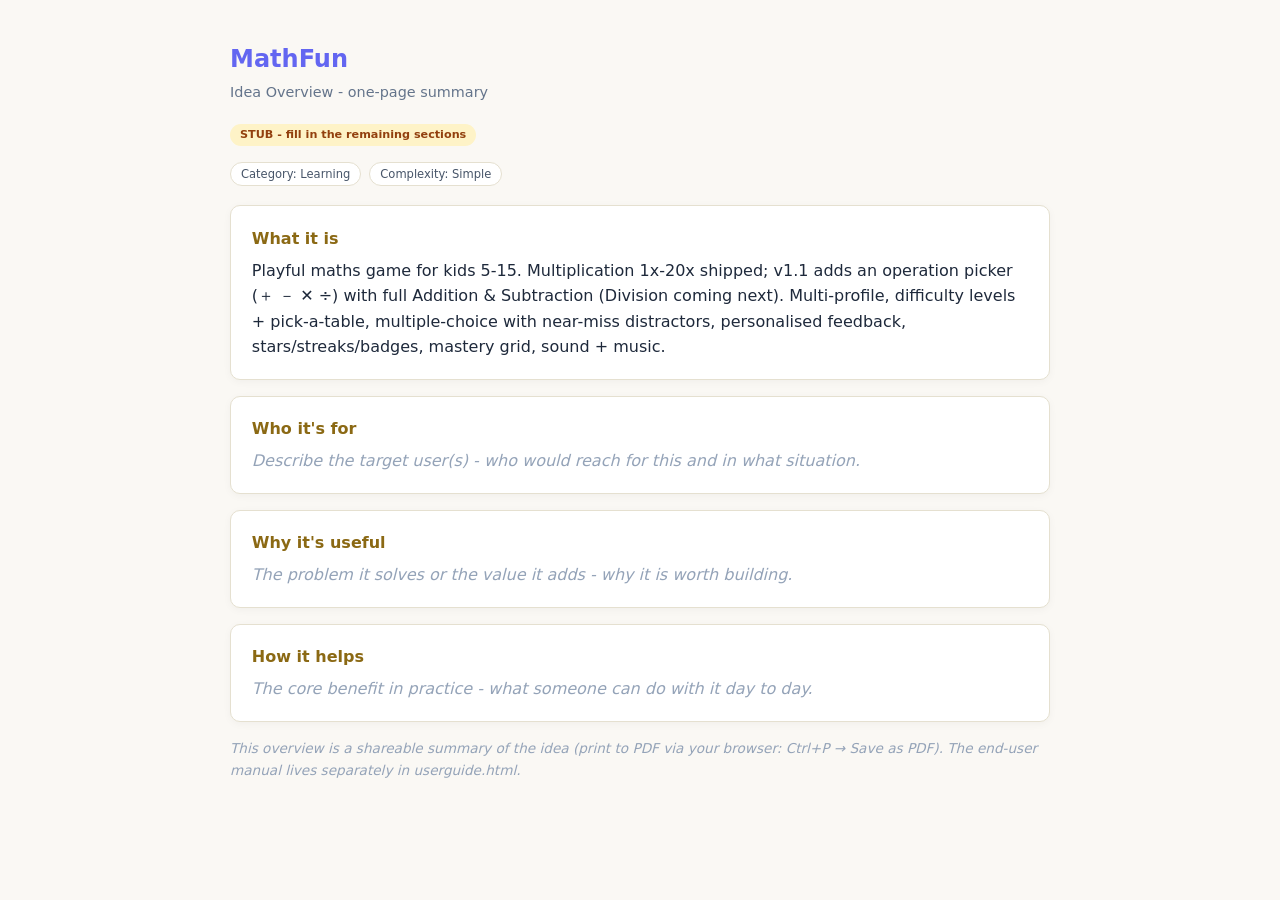
==== overview.html @ 30ab9ceb "Create overview.html" ====
﻿<!DOCTYPE html>
<html lang="en">
<head>
<meta charset="UTF-8">
<meta name="viewport" content="width=device-width,initial-scale=1.0">
<title>MathFun - Overview</title>
<style>
  body{font-family:system-ui,-apple-system,'Segoe UI',sans-serif;background:#faf8f4;color:#1e293b;line-height:1.6;max-width:820px;margin:0 auto;padding:1.5rem}
  h1{color:#6366f1;font-size:1.5rem;margin-bottom:.15rem}
  .sub{color:#64748b;font-size:.9rem;margin-bottom:1rem}
  .tag{display:inline-block;background:#fef3c7;color:#92400e;font-weight:700;font-size:.7rem;padding:2px 10px;border-radius:999px;margin-bottom:1rem}
  .meta{display:flex;gap:.5rem;flex-wrap:wrap;margin-bottom:1.2rem}
  .chip{font-size:.72rem;padding:2px 10px;border-radius:999px;border:1px solid #e5e0d0;background:#fff;color:#475569}
  .card{background:#fff;border:1px solid #e5e0d0;border-radius:10px;padding:1rem 1.3rem;box-shadow:0 2px 8px rgba(0,0,0,.04);margin-bottom:1rem}
  h2{color:#8B6914;font-size:1rem;margin:.2rem 0 .4rem}
  p{margin:.2rem 0}
  .hint{color:#94a3b8;font-style:italic}
  @media print{
    body{background:#fff;max-width:none;padding:0;font-size:11pt}
    .tag{border:1px solid #92400e}
    .card{box-shadow:none;break-inside:avoid}
    h1{color:#000}
    h2{color:#000}
  }
</style>
</head>
<body>
  <h1>MathFun</h1>
  <div class="sub">Idea Overview - one-page summary</div>
  <span class="tag">STUB - fill in the remaining sections</span>
  <div class="meta">
    <span class="chip">Category: Learning</span>
    <span class="chip">Complexity: Simple</span>
  </div>

  <div class="card">
    <h2>What it is</h2>
    <p>Playful maths game for kids 5-15. Multiplication 1x-20x shipped; v1.1 adds an operation picker (＋ － ✕ ÷) with full Addition &amp; Subtraction (Division coming next). Multi-profile, difficulty levels + pick-a-table, multiple-choice with near-miss distractors, personalised feedback, stars/streaks/badges, mastery grid, sound + music.</p>
  </div>

  <div class="card">
    <h2>Who it's for</h2>
    <p class="hint">Describe the target user(s) - who would reach for this and in what situation.</p>
  </div>

  <div class="card">
    <h2>Why it's useful</h2>
    <p class="hint">The problem it solves or the value it adds - why it is worth building.</p>
  </div>

  <div class="card">
    <h2>How it helps</h2>
    <p class="hint">The core benefit in practice - what someone can do with it day to day.</p>
  </div>

  <p class="hint" style="font-size:.85rem;margin-top:1rem">
    This overview is a shareable summary of the idea (print to PDF via your browser: Ctrl+P &rarr; Save as PDF).
    The end-user manual lives separately in userguide.html.
  </p>
</body>
</html>
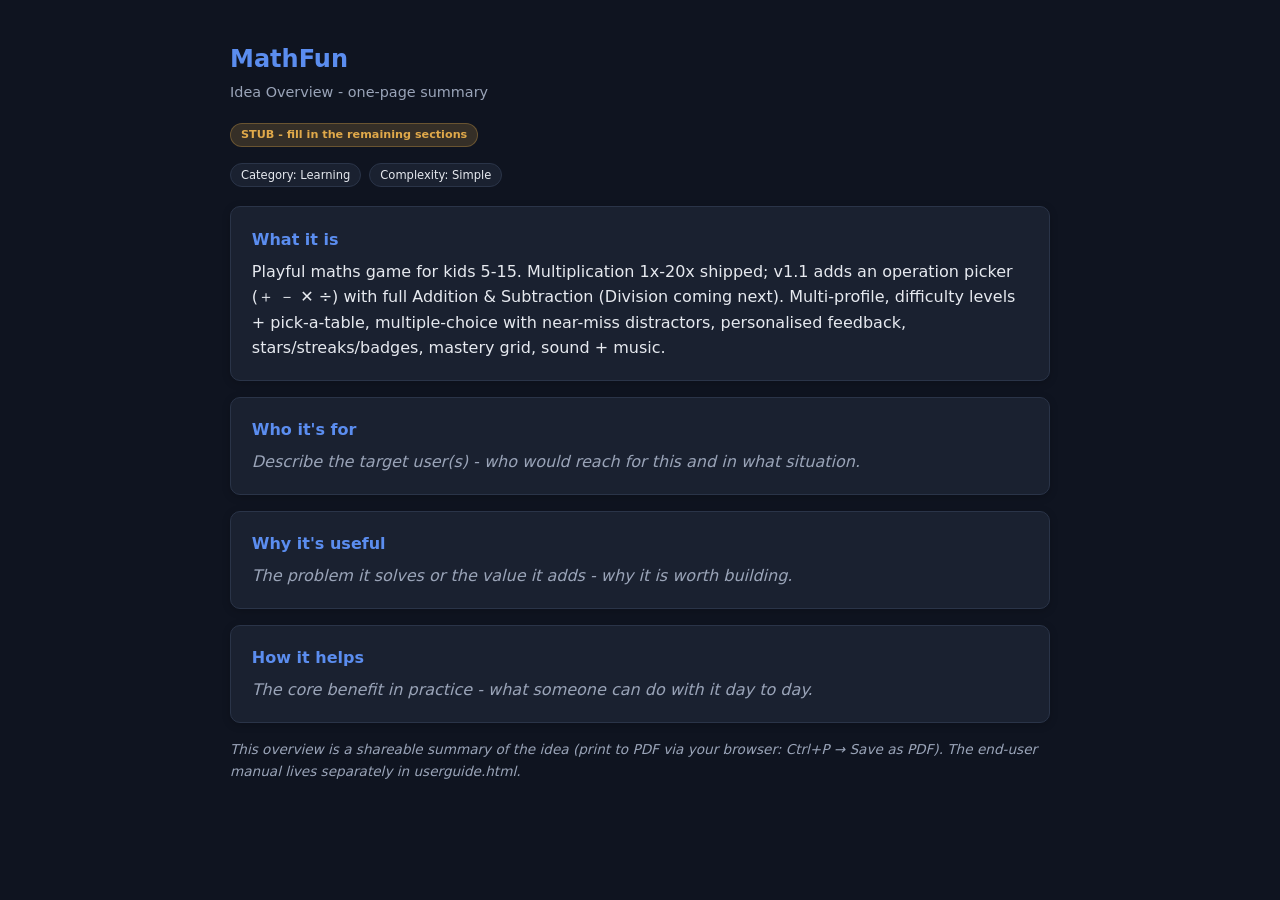
==== commit 6448427e: "Update overview.html" ====
--- a/overview.html
+++ b/overview.html
@@ -5,22 +5,32 @@
 <meta name="viewport" content="width=device-width,initial-scale=1.0">
 <title>MathFun - Overview</title>
 <style>
-  body{font-family:system-ui,-apple-system,'Segoe UI',sans-serif;background:#faf8f4;color:#1e293b;line-height:1.6;max-width:820px;margin:0 auto;padding:1.5rem}
-  h1{color:#6366f1;font-size:1.5rem;margin-bottom:.15rem}
-  .sub{color:#64748b;font-size:.9rem;margin-bottom:1rem}
-  .tag{display:inline-block;background:#fef3c7;color:#92400e;font-weight:700;font-size:.7rem;padding:2px 10px;border-radius:999px;margin-bottom:1rem}
+  body{font-family:system-ui,-apple-system,'Segoe UI',sans-serif;background:#0f1420;color:#e6e9ef;line-height:1.6;max-width:820px;margin:0 auto;padding:1.5rem}
+  h1{color:#5b8def;font-size:1.5rem;margin-bottom:.15rem}
+  .sub{color:#9aa4b8;font-size:.9rem;margin-bottom:1rem}
+  .tag{display:inline-block;background:rgba(224,169,74,0.18);color:#e0a94a;font-weight:700;font-size:.7rem;padding:2px 10px;border-radius:999px;margin-bottom:1rem;border:1px solid rgba(224,169,74,0.3)}
   .meta{display:flex;gap:.5rem;flex-wrap:wrap;margin-bottom:1.2rem}
-  .chip{font-size:.72rem;padding:2px 10px;border-radius:999px;border:1px solid #e5e0d0;background:#fff;color:#475569}
-  .card{background:#fff;border:1px solid #e5e0d0;border-radius:10px;padding:1rem 1.3rem;box-shadow:0 2px 8px rgba(0,0,0,.04);margin-bottom:1rem}
-  h2{color:#8B6914;font-size:1rem;margin:.2rem 0 .4rem}
-  p{margin:.2rem 0}
-  .hint{color:#94a3b8;font-style:italic}
+  .chip{font-size:.72rem;padding:2px 10px;border-radius:999px;border:1px solid #2a3448;background:#1a2130;color:#e6e9ef}
+  .card{background:#1a2130;border:1px solid #2a3448;border-radius:10px;padding:1rem 1.3rem;box-shadow:0 2px 8px rgba(0,0,0,.2);margin-bottom:1rem}
+  h2{color:#5b8def;font-size:1rem;margin:.2rem 0 .4rem}
+  p{margin:.2rem 0;color:#e6e9ef}
+  ul{margin:.3rem 0;padding-left:1.2rem;color:#e6e9ef}
+  li{margin-bottom:.25rem}
+  strong{color:#e6e9ef}
+  code{background:rgba(255,255,255,0.08);padding:1px 5px;border-radius:4px;color:#e6e9ef}
+  em{color:#9aa4b8}
+  .hint{color:#9aa4b8;font-style:italic}
+  .footer{margin-top:1.5rem;padding-top:1rem;border-top:1px solid #2a3448;text-align:center;color:#9aa4b8;font-size:.72rem;line-height:1.6}
+  .footer .brand{color:#5b8def;font-weight:600}
   @media print{
-    body{background:#fff;max-width:none;padding:0;font-size:11pt}
-    .tag{border:1px solid #92400e}
-    .card{box-shadow:none;break-inside:avoid}
-    h1{color:#000}
-    h2{color:#000}
+    body{background:#fff;color:#1e293b;max-width:none;padding:0;font-size:11pt}
+    .card{background:#fff;border-color:#ddd;box-shadow:none;break-inside:avoid}
+    .tag{background:#fef3c7;color:#92400e;border-color:#92400e}
+    h1,h2{color:#000}
+    p,ul,li,strong{color:#1e293b}
+    code{background:#f5f5f5;color:#1e293b}
+    .chip{background:#f5f5f5;border-color:#ddd;color:#333}
+    .footer{display:none}
   }
 </style>
 </head>
